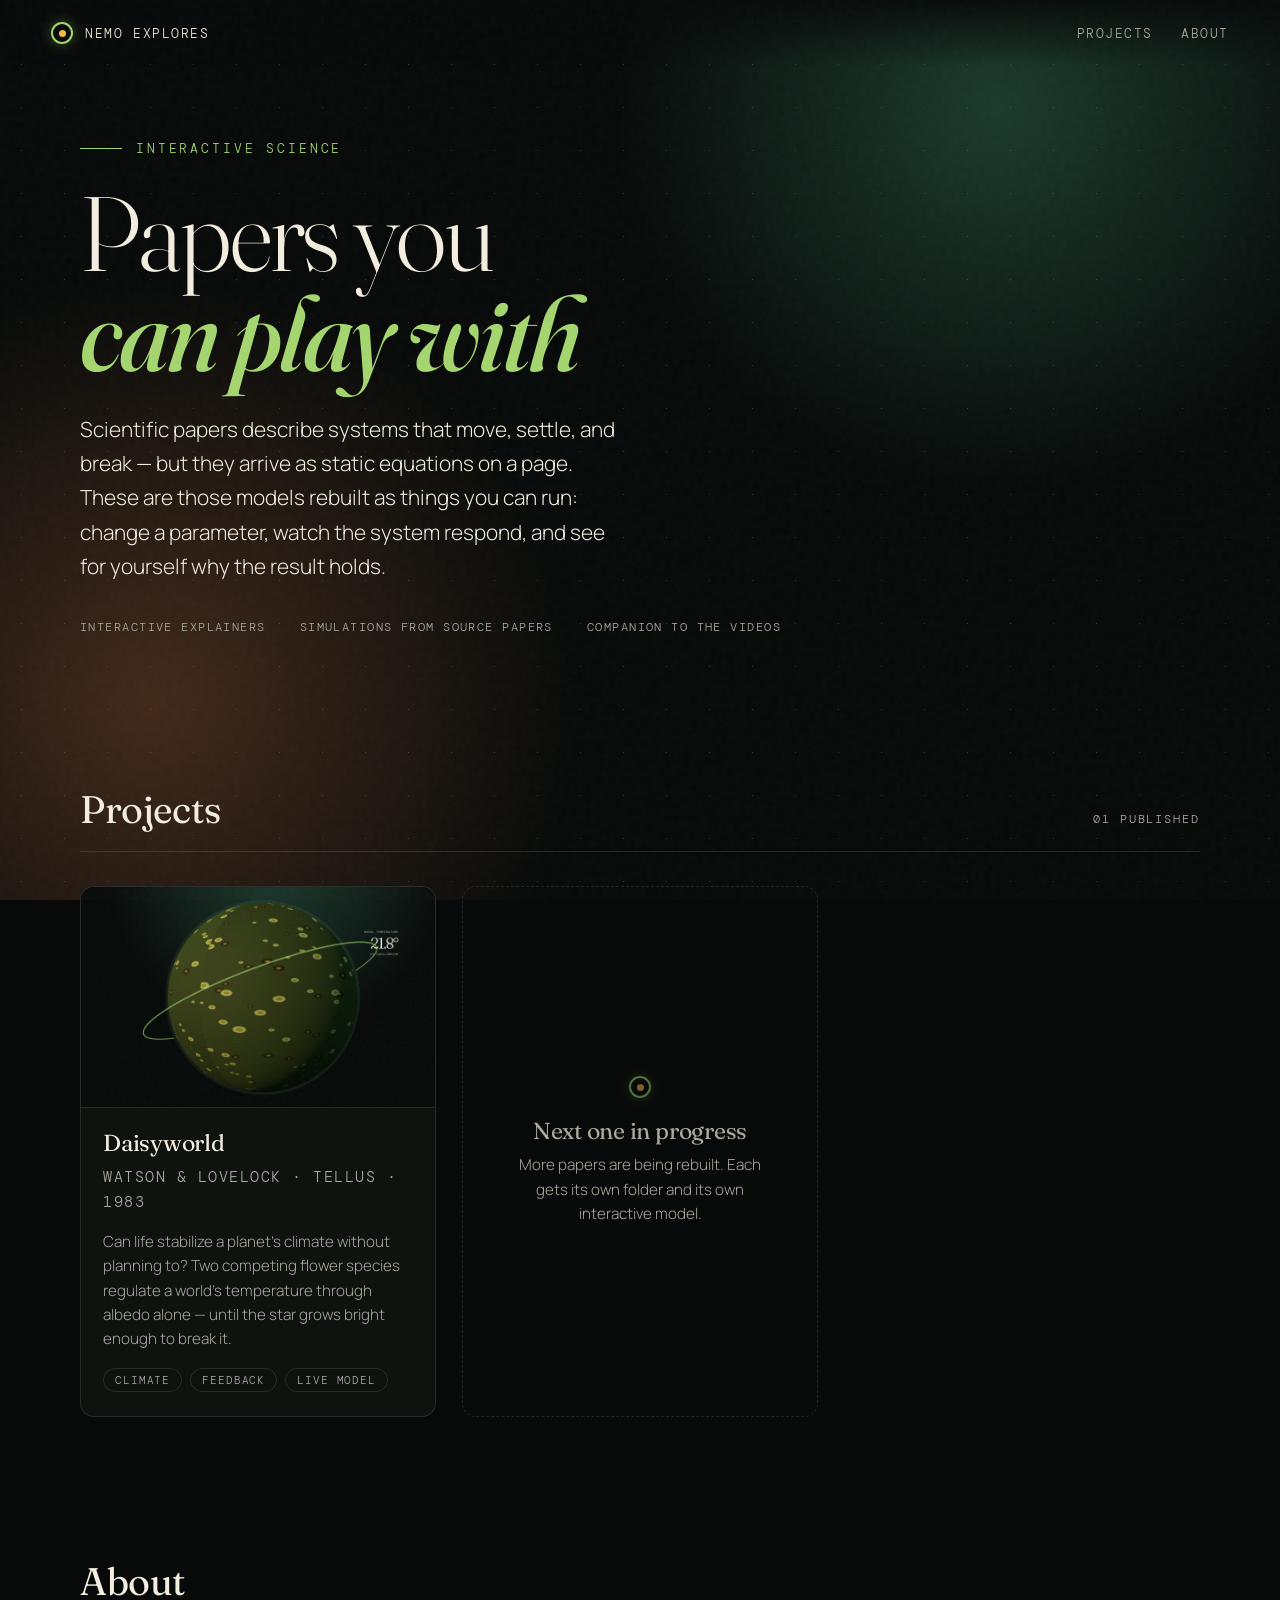
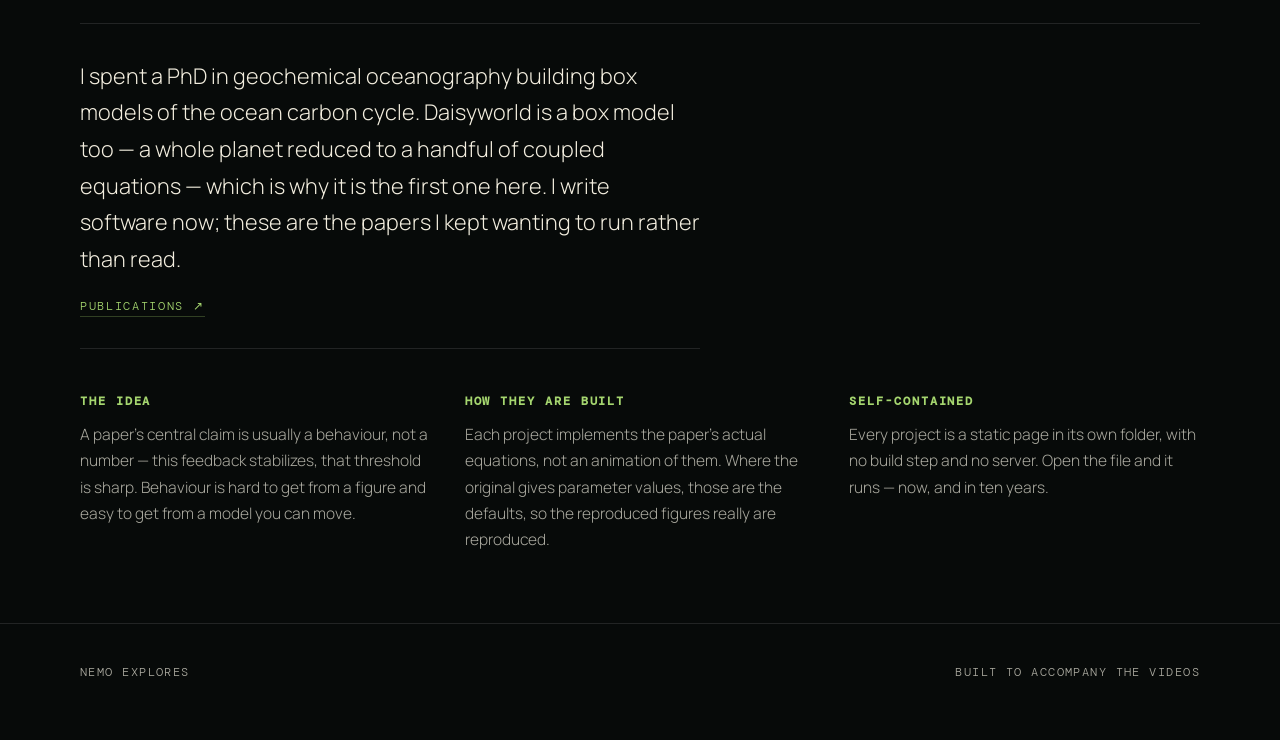
==== index.html @ 23b3ad99 "Daisyworld" ====
<!doctype html>
<html lang="en">
<head>
<meta charset="utf-8">
<meta name="viewport" content="width=device-width,initial-scale=1">
<title>Nemo Explores — Interactive Science Papers</title>
<meta name="description" content="Interactive explainers that recreate and simulate scientific papers — run the model yourself, not just read about it.">

<!-- Social preview. Once the site has a domain, make these absolute URLs
     (e.g. https://your-domain/assets/tiles/daisyworld.jpg) — most platforms
     will not resolve a relative og:image. -->
<meta property="og:type" content="website">
<meta property="og:title" content="Nemo Explores — Interactive Science Papers">
<meta property="og:description" content="Interactive explainers that recreate and simulate scientific papers.">
<meta property="og:image" content="assets/tiles/daisyworld.jpg">
<meta name="twitter:card" content="summary_large_image">

<link rel="icon" href="assets/favicon.svg" type="image/svg+xml">
<link rel="preconnect" href="https://fonts.googleapis.com">
<link rel="preconnect" href="https://fonts.gstatic.com" crossorigin>
<link href="https://fonts.googleapis.com/css2?family=DM+Mono:wght@300;400;500&family=Fraunces:opsz,wght@9..144,300;9..144,500;9..144,700&family=Manrope:wght@300;400;500;600&display=swap" rel="stylesheet">
<link rel="stylesheet" href="assets/site.css">
</head>
<body>

<div class="stars" aria-hidden="true"></div>

<nav class="nav">
  <a class="brand" href="/">
    <span class="mark" aria-hidden="true"></span>
    Nemo Explores
  </a>
  <div class="nav-links">
    <a href="#projects">Projects</a>
    <a href="#about">About</a>
  </div>
</nav>

<header class="hero">
  <div class="wrap">
    <p class="eyebrow">Interactive science</p>
    <h1>Papers you<em>can play with</em></h1>
    <p class="lede">
      Scientific papers describe systems that move, settle, and break — but they
      arrive as static equations on a page. These are those models rebuilt as
      things you can run: change a parameter, watch the system respond, and see
      for yourself why the result holds.
    </p>
    <div class="meta-row">
      <span>Interactive explainers</span>
      <span>Simulations from source papers</span>
      <span>Companion to the videos</span>
    </div>
  </div>
</header>

<main>

  <!-- =====================================================================
       PROJECTS

       To add a project:
         1. Create a folder at the repo root, e.g.  lorenz-attractor/
         2. Put a screenshot at  assets/tiles/<folder>.jpg  (16:10)
         3. Copy one <a class="card"> block below and edit it.
       Newest first. See README.md for the full walkthrough.
  ====================================================================== -->
  <section id="projects">
    <div class="wrap">
      <div class="section-head">
        <h2>Projects</h2>
        <span class="count">01 published</span>
      </div>

      <div class="grid">

        <a class="card" href="daisyworld/">
          <div class="card-img">
            <img src="assets/tiles/daisyworld.jpg"
                 alt="The Daisyworld model: a green planet covered in black and white daisies, showing a temperature readout of 21.8 degrees at equilibrium."
                 loading="lazy" width="1600" height="1000">
          </div>
          <div class="card-body">
            <h3>Daisyworld</h3>
            <p class="paper">Watson &amp; Lovelock · Tellus · 1983</p>
            <p>
              Can life stabilize a planet's climate without planning to? Two
              competing flower species regulate a world's temperature through
              albedo alone — until the star grows bright enough to break it.
            </p>
            <div class="tags">
              <span class="tag">Climate</span>
              <span class="tag">Feedback</span>
              <span class="tag">Live model</span>
            </div>
          </div>
        </a>

        <!-- Placeholder. Delete this block once there are enough real cards. -->
        <div class="card soon">
          <span class="mark" aria-hidden="true"></span>
          <h3>Next one in progress</h3>
          <p>More papers are being rebuilt. Each gets its own folder and its own interactive model.</p>
        </div>

      </div>
    </div>
  </section>

  <section id="about">
    <div class="wrap">
      <div class="section-head">
        <h2>About</h2>
      </div>

      <div class="bio">
        <p class="bio-lede">
          I spent a PhD in geochemical oceanography building box models of the
          ocean carbon cycle. Daisyworld is a box model too — a whole planet
          reduced to a handful of coupled equations — which is why it is the
          first one here. I write software now; these are the papers I kept
          wanting to run rather than read.
        </p>
        <p class="bio-links">
          <!-- TODO: replace # with the Google Scholar profile URL -->
          <a href="#">Publications ↗</a>
        </p>
      </div>

      <div class="about-grid">
        <div>
          <h3>The idea</h3>
          <p>
            A paper's central claim is usually a behaviour, not a number — this
            feedback stabilizes, that threshold is sharp. Behaviour is hard to
            get from a figure and easy to get from a model you can move.
          </p>
        </div>
        <div>
          <h3>How they are built</h3>
          <p>
            Each project implements the paper's actual equations, not an
            animation of them. Where the original gives parameter values, those
            are the defaults, so the reproduced figures really are reproduced.
          </p>
        </div>
        <div>
          <h3>Self-contained</h3>
          <p>
            Every project is a static page in its own folder, with no build step
            and no server. Open the file and it runs — now, and in ten years.
          </p>
        </div>
      </div>
    </div>
  </section>

</main>

<footer>
  <div class="wrap foot-row">
    <span>Nemo Explores</span>
    <!-- TODO: add the channel URL here once it is public:
         <a href="https://youtube.com/@your-handle">YouTube</a> -->
    <span>Built to accompany the videos</span>
  </div>
</footer>

</body>
</html>
---- assets/site.css ----
/* ---------------------------------------------------------------------------
   Nemo Explores — landing page styles.

   Palette and type are deliberately the same as the Daisyworld project page,
   so clicking into a project feels continuous rather than like a new site.
   Each project owns its own styles; this file is only for the landing page.
--------------------------------------------------------------------------- */

:root {
  --ink: #f3eedf;
  --muted: #aaa99f;
  --space: #070a09;
  --panel: #101512e6;
  --line: #ffffff1c;
  --green: #a5d66f;
  --amber: #f2b84b;
  --coral: #ef715e;
  --ice: #d9edf2;
  --max: 1200px;
}

* { box-sizing: border-box; }

html { scroll-behavior: smooth; }

body {
  margin: 0;
  background: var(--space);
  color: var(--ink);
  font-family: Manrope, system-ui, sans-serif;
  font-weight: 300;
  overflow-x: hidden;
  -webkit-font-smoothing: antialiased;
}

/* Film grain, same treatment as the project pages. */
body::before {
  content: "";
  position: fixed;
  inset: 0;
  pointer-events: none;
  z-index: 20;
  opacity: .12;
  background-image: url("data:image/svg+xml,%3Csvg viewBox='0 0 160 160' xmlns='http://www.w3.org/2000/svg'%3E%3Cfilter id='n'%3E%3CfeTurbulence type='fractalNoise' baseFrequency='.9' numOctaves='2' stitchTiles='stitch'/%3E%3C/filter%3E%3Crect width='100%25' height='100%25' filter='url(%23n)' opacity='.24'/%3E%3C/svg%3E");
}

.stars {
  position: fixed;
  inset: 0;
  z-index: -2;
  background:
    radial-gradient(circle at 78% 12%, #1c3a2d 0, transparent 30%),
    radial-gradient(circle at 12% 78%, #41291b 0, transparent 32%),
    var(--space);
}
.stars::after {
  content: "";
  position: absolute;
  inset: 0;
  background-image: radial-gradient(#fff .7px, transparent .7px);
  background-size: 43px 43px;
  opacity: .16;
}

.wrap {
  width: 100%;
  max-width: var(--max);
  margin: 0 auto;
  padding: 0 clamp(20px, 4vw, 40px);
}

/* ---- nav ---- */

.nav {
  position: fixed;
  inset: 0 0 auto 0;
  height: 66px;
  display: flex;
  align-items: center;
  justify-content: space-between;
  padding: 0 clamp(20px, 4vw, 64px);
  z-index: 15;
  background: linear-gradient(#070a09e8, transparent);
  font-family: "DM Mono", ui-monospace, monospace;
  font-size: 13px;
  letter-spacing: .12em;
}
.brand {
  display: flex;
  align-items: center;
  gap: 12px;
  color: var(--ink);
  text-decoration: none;
  text-transform: uppercase;
}
.mark {
  width: 22px;
  height: 22px;
  border: 2px solid var(--green);
  border-radius: 50%;
  display: grid;
  place-items: center;
  box-shadow: 0 0 14px #a5d66f55;
  flex: none;
}
.mark::after {
  content: "";
  width: 7px;
  height: 7px;
  border-radius: 50%;
  background: var(--amber);
}
.nav-links { display: flex; gap: 28px; }
.nav-links a {
  color: var(--muted);
  text-decoration: none;
  text-transform: uppercase;
  transition: color .2s;
}
.nav-links a:hover { color: var(--green); }

/* ---- hero ---- */

.hero {
  min-height: 78vh;
  display: flex;
  align-items: center;
  padding: 140px 0 80px;
}
.eyebrow {
  font-family: "DM Mono", ui-monospace, monospace;
  font-size: 13px;
  letter-spacing: .22em;
  text-transform: uppercase;
  color: var(--green);
  display: flex;
  align-items: center;
  gap: 14px;
  margin: 0 0 26px;
}
.eyebrow::before {
  content: "";
  width: 42px;
  height: 1px;
  background: var(--green);
}
h1 {
  font-family: Fraunces, Georgia, serif;
  font-weight: 300;
  font-size: clamp(3.2rem, 9vw, 6.6rem);
  line-height: .95;
  margin: 0 0 28px;
  letter-spacing: -.02em;
}
h1 em {
  display: block;
  font-style: italic;
  font-weight: 500;
  color: var(--green);
}
.lede {
  font-size: clamp(1.05rem, 2vw, 1.3rem);
  line-height: 1.65;
  color: var(--ink);
  max-width: 46ch;
  margin: 0 0 36px;
}
.meta-row {
  display: flex;
  flex-wrap: wrap;
  gap: 34px;
  font-family: "DM Mono", ui-monospace, monospace;
  font-size: 12px;
  letter-spacing: .12em;
  text-transform: uppercase;
  color: var(--muted);
}

/* ---- section headings ---- */

section { padding: 70px 0; }
.section-head {
  display: flex;
  align-items: baseline;
  justify-content: space-between;
  gap: 20px;
  flex-wrap: wrap;
  margin-bottom: 34px;
  padding-bottom: 18px;
  border-bottom: 1px solid var(--line);
}
h2 {
  font-family: Fraunces, Georgia, serif;
  font-weight: 400;
  font-size: clamp(1.7rem, 3.4vw, 2.4rem);
  margin: 0;
  letter-spacing: -.01em;
}
.count {
  font-family: "DM Mono", ui-monospace, monospace;
  font-size: 12px;
  letter-spacing: .16em;
  text-transform: uppercase;
  color: var(--muted);
}

/* ---- project grid ---- */

.grid {
  display: grid;
  grid-template-columns: repeat(auto-fill, minmax(330px, 1fr));
  gap: 26px;
}

.card {
  display: flex;
  flex-direction: column;
  background: var(--panel);
  border: 1px solid var(--line);
  border-radius: 14px;
  overflow: hidden;
  text-decoration: none;
  color: inherit;
  transition: border-color .25s, transform .25s;
}
.card:hover {
  border-color: #a5d66f66;
  transform: translateY(-3px);
}
.card:focus-visible {
  outline: 2px solid var(--green);
  outline-offset: 3px;
}

.card-img {
  aspect-ratio: 16 / 10;
  overflow: hidden;
  background: #0d100e;
  border-bottom: 1px solid var(--line);
}
.card-img img {
  width: 100%;
  height: 100%;
  object-fit: cover;
  display: block;
  transition: transform .5s ease;
}
.card:hover .card-img img { transform: scale(1.035); }

.card-body { padding: 20px 22px 24px; }
.card h3 {
  font-family: Fraunces, Georgia, serif;
  font-weight: 400;
  font-size: 1.45rem;
  margin: 0 0 8px;
  letter-spacing: -.01em;
}
.card p {
  margin: 0 0 16px;
  font-size: .95rem;
  line-height: 1.6;
  color: var(--muted);
}
.paper {
  font-family: "DM Mono", ui-monospace, monospace;
  font-size: 11.5px;
  letter-spacing: .1em;
  text-transform: uppercase;
  color: var(--amber);
  margin: 0 0 14px;
}
.tags { display: flex; flex-wrap: wrap; gap: 8px; }
.tag {
  font-family: "DM Mono", ui-monospace, monospace;
  font-size: 11px;
  letter-spacing: .08em;
  text-transform: uppercase;
  color: var(--muted);
  border: 1px solid var(--line);
  border-radius: 100px;
  padding: 4px 11px;
}

/* Placeholder card: the shape a future project drops into. */
.card.soon {
  border-style: dashed;
  background: transparent;
  align-items: center;
  justify-content: center;
  text-align: center;
  min-height: 260px;
  padding: 40px 24px;
  cursor: default;
}
.card.soon:hover { transform: none; border-color: var(--line); }
.card.soon .mark { margin: 0 auto 18px; opacity: .5; }
.card.soon h3 { color: var(--muted); }
.card.soon p { margin: 0; max-width: 30ch; }

/* ---- about ---- */

/* Lead paragraph: who makes these, and why these papers. Sits above the
   three principles and outranks them — larger, and in --ink rather than
   --muted. Width is capped because .wrap is 1200px, far too wide to read. */
.bio {
  max-width: 62ch;
  margin: 0 0 44px;
  padding-bottom: 34px;
  border-bottom: 1px solid var(--line);
}
.bio-lede {
  font-size: clamp(1.1rem, 2.1vw, 1.35rem);
  line-height: 1.7;
  color: var(--ink);
  margin: 0 0 20px;
}
.bio-links {
  margin: 0;
  font-family: "DM Mono", ui-monospace, monospace;
  font-size: 12px;
  letter-spacing: .14em;
  text-transform: uppercase;
}
.bio-links a {
  color: var(--green);
  text-decoration: none;
  border-bottom: 1px solid #a5d66f44;
  padding-bottom: 2px;
  transition: border-color .2s;
}
.bio-links a:hover { border-color: var(--green); }

.about-grid {
  display: grid;
  grid-template-columns: repeat(auto-fit, minmax(260px, 1fr));
  gap: 34px;
}
.about-grid h3 {
  font-family: "DM Mono", ui-monospace, monospace;
  font-size: 12px;
  letter-spacing: .16em;
  text-transform: uppercase;
  color: var(--green);
  margin: 0 0 12px;
}
.about-grid p {
  margin: 0;
  line-height: 1.7;
  color: var(--muted);
  font-size: .97rem;
}

/* ---- footer ---- */

footer {
  border-top: 1px solid var(--line);
  padding: 40px 0 60px;
  font-family: "DM Mono", ui-monospace, monospace;
  font-size: 12px;
  letter-spacing: .12em;
  text-transform: uppercase;
  color: var(--muted);
}
.foot-row {
  display: flex;
  justify-content: space-between;
  gap: 20px;
  flex-wrap: wrap;
}
footer a { color: var(--muted); text-decoration: none; }
footer a:hover { color: var(--green); }

@media (prefers-reduced-motion: reduce) {
  html { scroll-behavior: auto; }
  * { transition: none !important; }
}
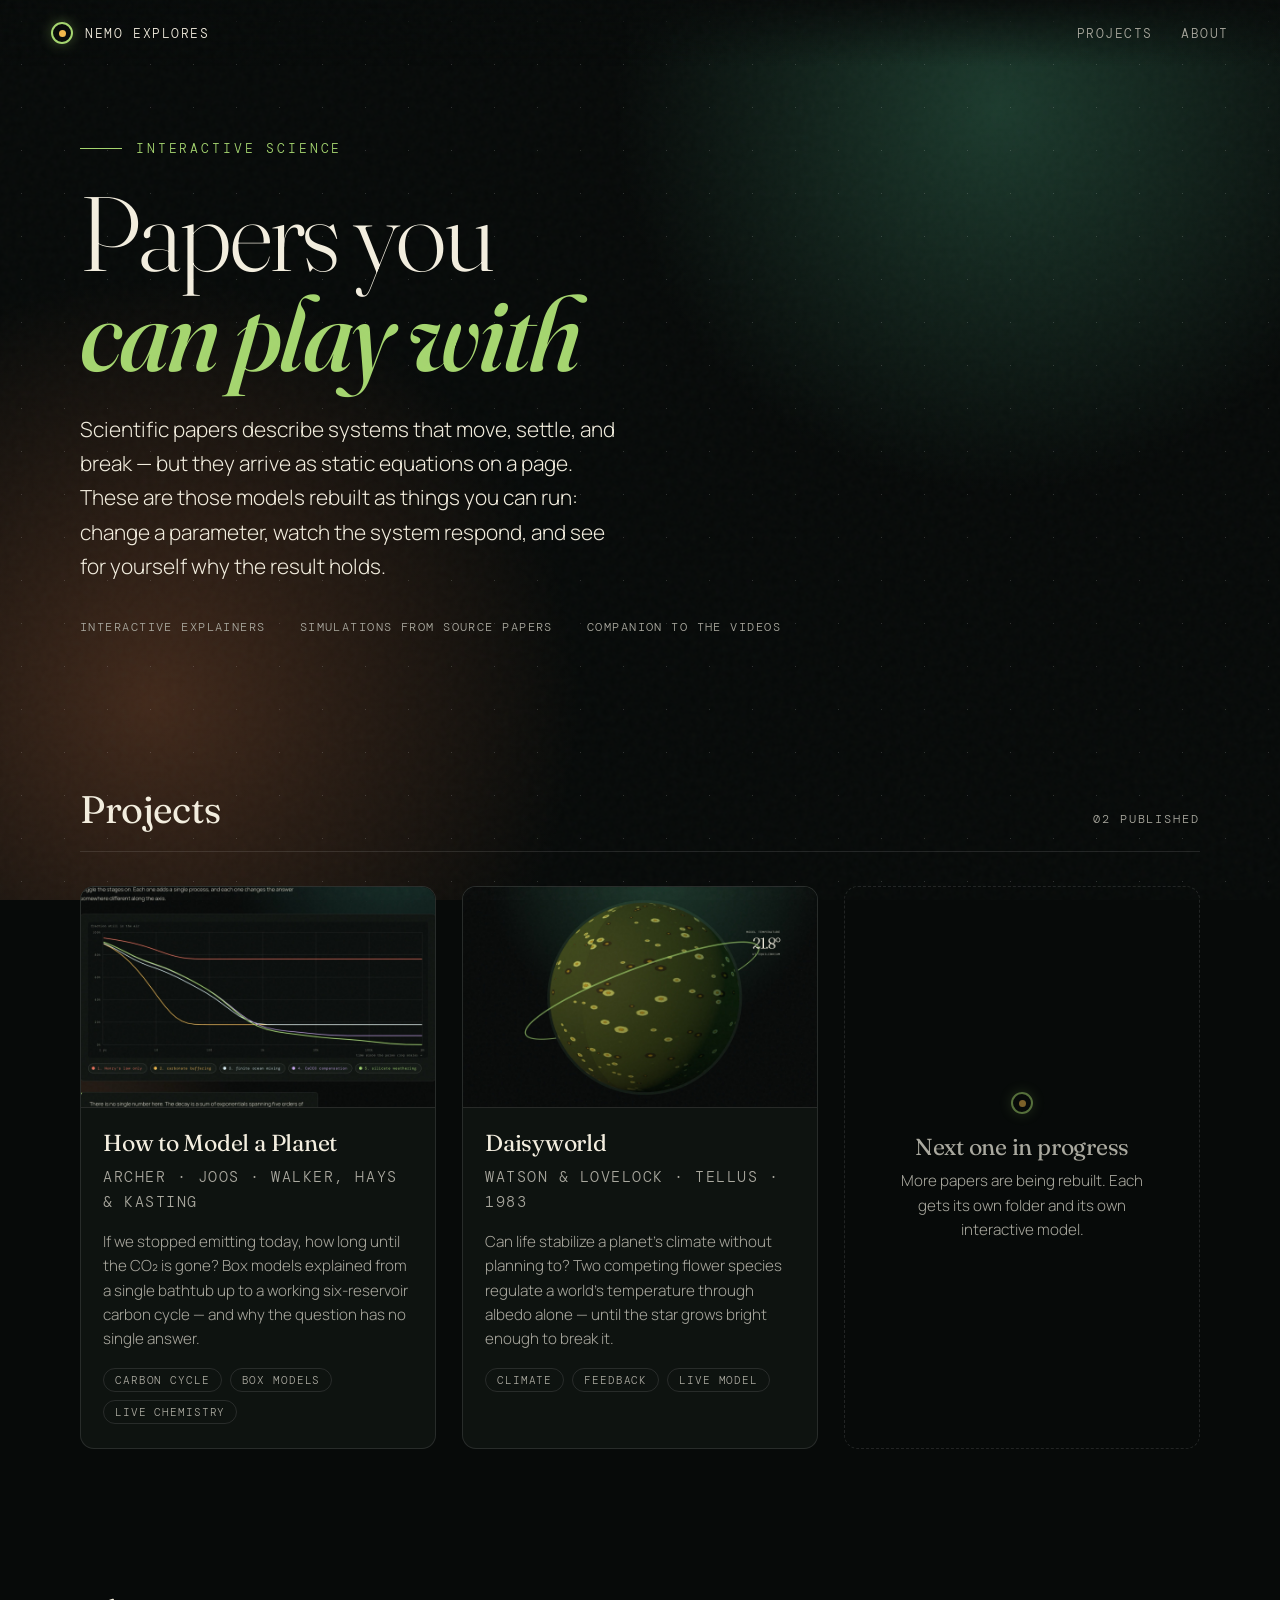
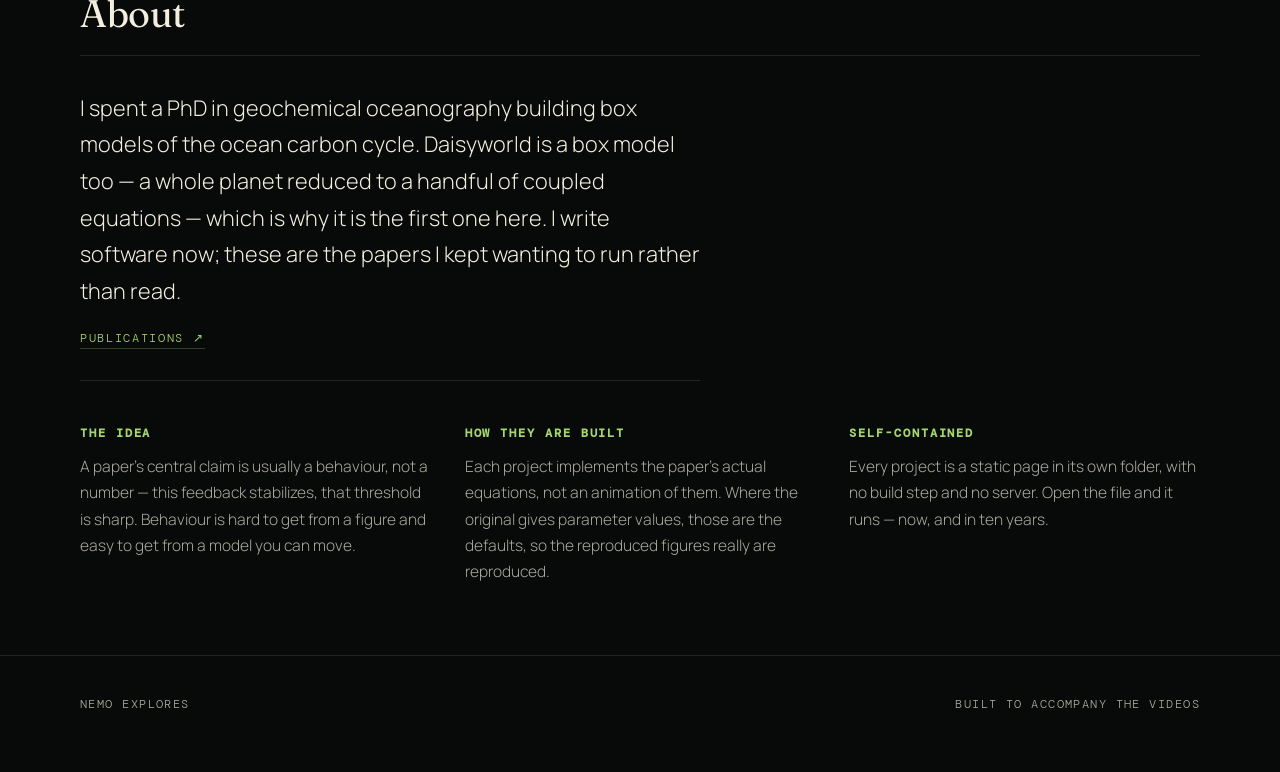
==== commit ebcc7ce3: "Add anemone page" ====
--- a/index.html
+++ b/index.html
@@ -69,10 +69,33 @@
     <div class="wrap">
       <div class="section-head">
         <h2>Projects</h2>
-        <span class="count">01 published</span>
+        <span class="count">02 published</span>
       </div>
 
       <div class="grid">
+
+        <a class="card" href="anemone/">
+          <div class="card-img">
+            <img src="assets/tiles/anemone.jpg"
+                 alt="Five curves on a logarithmic time axis showing the fraction of a carbon pulse remaining in the atmosphere from one year to a million years."
+                 loading="lazy" width="1600" height="1000">
+          </div>
+          <div class="card-body">
+            <h3>How to Model a Planet</h3>
+            <p class="paper">Archer · Joos · Walker, Hays &amp; Kasting</p>
+            <p>
+              If we stopped emitting today, how long until the CO₂ is gone? Box
+              models explained from a single bathtub up to a working
+              six-reservoir carbon cycle — and why the question has no single
+              answer.
+            </p>
+            <div class="tags">
+              <span class="tag">Carbon cycle</span>
+              <span class="tag">Box models</span>
+              <span class="tag">Live chemistry</span>
+            </div>
+          </div>
+        </a>
 
         <a class="card" href="daisyworld/">
           <div class="card-img">
